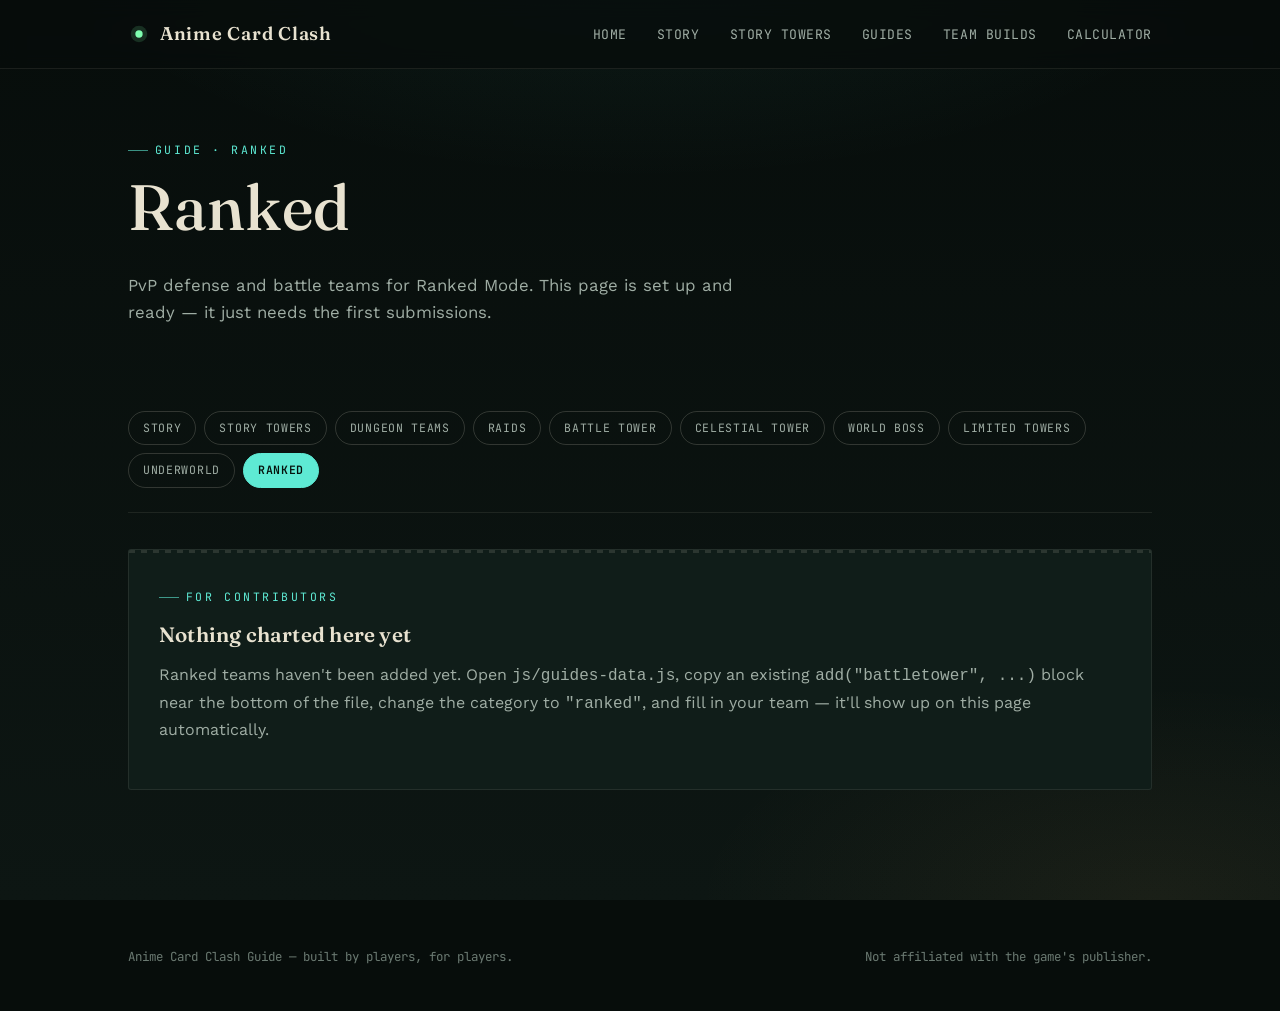
==== ranked.html @ 4348d18f "Add files via upload" ====
<!DOCTYPE html>
<html lang="en">
<head>
<meta charset="UTF-8" />
<meta name="viewport" content="width=device-width, initial-scale=1.0" />
<title>Ranked Guide — Anime Card Clash</title>
<meta name="description" content="Ranked Mode team builds for Anime Card Clash — community-contributed, coming soon." />
<meta name="theme-color" content="#0d1613" />
<link rel="icon" href="data:image/svg+xml,<svg xmlns=%22http://www.w3.org/2000/svg%22 viewBox=%220 0 24 24%22><circle cx=%2212%22 cy=%2212%22 r=%229%22 fill=%22%237fffb0%22/></svg>" />

<link rel="preconnect" href="https://fonts.googleapis.com" />
<link rel="preconnect" href="https://fonts.gstatic.com" crossorigin />
<link href="https://fonts.googleapis.com/css2?family=Fraunces:ital,opsz,wght@0,9..144,400..600;1,9..144,400..600&family=Work+Sans:wght@400;500;600&family=JetBrains+Mono:wght@400;500&display=swap" rel="stylesheet" />

<link rel="stylesheet" href="css/style.css" />
<link rel="stylesheet" href="css/pages.css" />

</head>
<body>
<canvas id="spore-field" aria-hidden="true"></canvas>

<nav class="site-nav">
  <div class="container">
    <a href="index.html" class="brand">
      <span class="brand-mark" aria-hidden="true">
        <svg viewBox="0 0 24 24" fill="none"><circle cx="12" cy="12" r="9" fill="#7fffb0" opacity="0.15"/><circle cx="12" cy="12" r="4" fill="#7fffb0"/></svg>
      </span>
      Anime Card Clash
    </a>
    <button class="nav-toggle" aria-label="Toggle navigation">☰</button>
    <div class="nav-links">
      <a href="index.html">Home</a>
      <a href="story.html">Story</a>
      <a href="story-towers.html">Story Towers</a>
      <a href="guides.html">Guides</a>
      <a href="teams.html">Team Builds</a>
      <a href="calculator.html">Calculator</a>
    </div>
  </div>
</nav>

<div class="wrap">
  <header style="padding:64px 0 20px;">
    <div class="container">
      <span class="eyebrow">Guide · Ranked</span>
      <h1 style="margin-top:14px;">Ranked</h1>
      <p style="max-width:64ch; font-size:1.05rem;">PvP defense and battle teams for Ranked Mode. This page is set up and ready — it just needs the first submissions.</p>
    </div>
  </header>

  <section class="section-tight">
    <div class="container">
      <div class="subnav"><a href="story.html">Story</a><a href="story-towers.html">Story Towers</a><a href="dungeon-teams.html">Dungeon Teams</a><a href="raids.html">Raids</a><a href="battle-tower.html">Battle Tower</a><a href="celestial-tower.html">Celestial Tower</a><a href="world-boss.html">World Boss</a><a href="limited-towers.html">Limited Towers</a><a href="underworld-invasion.html">Underworld</a><a href="ranked.html" class="current">Ranked</a></div>
      <div id="ranked-guides"></div>
      
      <div class="journal-card" style="margin-top:24px;">
        <span class="eyebrow">For Contributors</span>
        <h3 style="margin-top:12px;">Nothing charted here yet</h3>
        <p>
          Ranked teams haven't been added yet. Open <code>js/guides-data.js</code>,
          copy an existing <code>add("battletower", ...)</code> block near the
          bottom of the file, change the category to <code>"ranked"</code>, and
          fill in your team — it'll show up on this page automatically.
        </p>
      </div>
    </div>
  </section>
</div>

<footer>
  <div class="container">
    <span>Anime Card Clash Guide — built by players, for players.</span>
    <span>Not affiliated with the game's publisher.</span>
  </div>
</footer>

<script src="js/spores.js"></script>
<script src="js/guides-data.js"></script>
<script src="js/guides-render.js"></script>
<script src="js/main.js"></script>

<script>renderGuides({ containerId: "ranked-guides", category: "ranked", mode: "grid" });</script>
</body>
</html>
---- css/style.css ----
/* ============================================================
   HOLLOWMERE — Field Guide
   A drowned-kingdom fantasy guide site.
   Design language: illuminated field journal found in a bog —
   parchment ink, bioluminescent moss glow, wax-seal rarity marks.
   ============================================================ */

:root {
  /* --- Color: swamp-lantern palette --- */
  --bg: #070d0b;
  --bg-alt: #0d1613;
  --panel: #101d19;
  --panel-raised: #142621;
  --line: rgba(232, 226, 208, 0.09);
  --line-strong: rgba(232, 226, 208, 0.18);

  --ink: #e8e2d0;
  --ink-dim: #9fada4;
  --ink-faint: #6b7a72;

  --moss: #5eead4;
  --moss-glow: #7fffb0;
  --lantern: #f0b45c;
  --lantern-dim: #b6803a;
  --blood-moth: #d9736b;

  /* rarity marks */
  --r-common: #8a9a90;
  --r-uncommon: #4f9d86;
  --r-rare: #f0b45c;
  --r-mythic: #7fffb0;

  /* --- Type --- */
  --f-display: "Fraunces", "Iowan Old Style", Georgia, serif;
  --f-body: "Work Sans", "Segoe UI", sans-serif;
  --f-mono: "JetBrains Mono", ui-monospace, Menlo, monospace;

  --radius: 3px;
  --shadow-deep: 0 20px 60px rgba(0, 0, 0, 0.55);
}

* { box-sizing: border-box; }
html { scroll-behavior: smooth; }

body {
  margin: 0;
  background: var(--bg);
  color: var(--ink);
  font-family: var(--f-body);
  font-size: 16px;
  line-height: 1.6;
  -webkit-font-smoothing: antialiased;
  position: relative;
  overflow-x: hidden;
}

/* Texture: faint vignette + noise-ish gradient wash, no external images needed */
body::before {
  content: "";
  position: fixed;
  inset: 0;
  z-index: 0;
  pointer-events: none;
  background:
    radial-gradient(ellipse 80% 50% at 50% -10%, rgba(94, 234, 212, 0.08), transparent 60%),
    radial-gradient(ellipse 60% 40% at 90% 100%, rgba(240, 180, 92, 0.06), transparent 60%),
    linear-gradient(180deg, var(--bg) 0%, var(--bg-alt) 100%);
}

#spore-field {
  position: fixed;
  inset: 0;
  z-index: 0;
  pointer-events: none;
  opacity: 0.55;
}

.wrap { position: relative; z-index: 1; }

a { color: inherit; text-decoration: none; }
img { max-width: 100%; display: block; }

::selection { background: var(--moss); color: #06110d; }

/* --- Focus states (accessibility) --- */
a:focus-visible,
button:focus-visible,
input:focus-visible,
select:focus-visible {
  outline: 2px solid var(--moss-glow);
  outline-offset: 3px;
}

@media (prefers-reduced-motion: reduce) {
  * { animation-duration: 0.001ms !important; animation-iteration-count: 1 !important; transition-duration: 0.001ms !important; scroll-behavior: auto !important; }
}

/* ============ Typography ============ */
h1, h2, h3, h4 {
  font-family: var(--f-display);
  font-weight: 600;
  color: var(--ink);
  letter-spacing: 0.01em;
  margin: 0 0 0.5em;
}
h1 { font-size: clamp(2.4rem, 5vw, 4.2rem); font-weight: 500; line-height: 1.04; }
h2 { font-size: clamp(1.7rem, 3vw, 2.4rem); font-weight: 600; }
h3 { font-size: 1.3rem; }
p { margin: 0 0 1em; color: var(--ink-dim); }
.eyebrow {
  font-family: var(--f-mono);
  text-transform: uppercase;
  letter-spacing: 0.22em;
  font-size: 0.72rem;
  color: var(--moss);
  display: inline-flex;
  align-items: center;
  gap: 0.6em;
}
.eyebrow::before {
  content: "";
  width: 20px;
  height: 1px;
  background: var(--moss);
  opacity: 0.6;
}

/* ============ Layout shells ============ */
.container {
  max-width: 1080px;
  margin: 0 auto;
  padding: 0 28px;
}
section { padding: 88px 0; }
.section-tight { padding: 48px 0; }

/* ============ Nav ============ */
.site-nav {
  position: sticky;
  top: 0;
  z-index: 40;
  backdrop-filter: blur(10px);
  background: rgba(7, 13, 11, 0.75);
  border-bottom: 1px solid var(--line);
}
.site-nav .container {
  display: flex;
  align-items: center;
  justify-content: space-between;
  height: 68px;
}
.brand {
  font-family: var(--f-display);
  font-size: 1.15rem;
  font-weight: 600;
  letter-spacing: 0.04em;
  display: flex;
  align-items: center;
  gap: 10px;
}
.brand-mark {
  width: 22px; height: 22px;
  position: relative;
  flex-shrink: 0;
}
.brand-mark svg { width: 100%; height: 100%; }
.nav-links {
  display: flex;
  gap: 30px;
  font-family: var(--f-mono);
  font-size: 0.82rem;
  letter-spacing: 0.04em;
  text-transform: uppercase;
}
.nav-links a {
  color: var(--ink-dim);
  position: relative;
  padding: 4px 0;
  transition: color 0.2s ease;
}
.nav-links a:hover, .nav-links a.active { color: var(--moss-glow); }
.nav-links a.active::after {
  content: "";
  position: absolute;
  left: 0; right: 0; bottom: -2px;
  height: 1px;
  background: var(--moss-glow);
}
.nav-toggle { display: none; }

@media (max-width: 720px) {
  .nav-links {
    position: fixed;
    top: 68px; left: 0; right: 0;
    background: var(--bg-alt);
    flex-direction: column;
    gap: 0;
    border-bottom: 1px solid var(--line);
    max-height: 0;
    overflow: hidden;
    transition: max-height 0.25s ease;
  }
  .nav-links.open { max-height: 300px; }
  .nav-links a { padding: 16px 28px; border-top: 1px solid var(--line); }
  .nav-toggle {
    display: block;
    background: none; border: 1px solid var(--line-strong);
    color: var(--ink); width: 38px; height: 34px; border-radius: var(--radius);
    font-family: var(--f-mono);
  }
}

/* ============ Buttons ============ */
.btn {
  display: inline-flex;
  align-items: center;
  gap: 8px;
  font-family: var(--f-mono);
  font-size: 0.82rem;
  letter-spacing: 0.05em;
  text-transform: uppercase;
  padding: 13px 22px;
  border-radius: var(--radius);
  border: 1px solid var(--line-strong);
  transition: all 0.2s ease;
  cursor: pointer;
  background: transparent;
  color: var(--ink);
}
.btn-primary {
  background: var(--moss);
  color: #06120d;
  border-color: var(--moss);
  font-weight: 600;
}
.btn-primary:hover { background: var(--moss-glow); box-shadow: 0 0 24px rgba(127, 255, 176, 0.35); }
.btn-ghost:hover { border-color: var(--moss); color: var(--moss-glow); }

/* ============ Hero ============ */
.hero {
  padding: 120px 0 90px;
  position: relative;
}
.hero-grid {
  display: grid;
  grid-template-columns: 1.3fr 1fr;
  gap: 60px;
  align-items: center;
}
.hero h1 span { color: var(--moss-glow); font-style: italic; }
.hero-lede { font-size: 1.08rem; max-width: 46ch; }
.hero-actions { display: flex; gap: 14px; margin-top: 32px; flex-wrap: wrap; }
.hero-stats {
  display: flex;
  gap: 32px;
  margin-top: 56px;
  font-family: var(--f-mono);
}
.hero-stats div strong {
  display: block;
  font-size: 1.6rem;
  color: var(--moss-glow);
  font-family: var(--f-display);
}
.hero-stats div span { font-size: 0.72rem; text-transform: uppercase; letter-spacing: 0.12em; color: var(--ink-faint); }

.hero-panel {
  border: 1px solid var(--line-strong);
  border-radius: var(--radius);
  background: linear-gradient(160deg, var(--panel-raised), var(--panel));
  padding: 26px;
  position: relative;
  box-shadow: var(--shadow-deep);
}
.hero-panel::before {
  content: "";
  position: absolute;
  inset: 8px;
  border: 1px solid rgba(94, 234, 212, 0.15);
  border-radius: 2px;
  pointer-events: none;
}

@media (max-width: 860px) {
  .hero-grid { grid-template-columns: 1fr; }
}

/* ============ Journal card (signature element) ============
   Used for chapters, teams, and calculator results.
   Torn top edge + wax seal corner = "field journal entry" motif. */
.journal-card {
  position: relative;
  background: var(--panel);
  border: 1px solid var(--line);
  border-radius: var(--radius);
  padding: 30px;
  overflow: hidden;
}
.journal-card::before {
  content: "";
  position: absolute;
  top: 0; left: 0; right: 0;
  height: 3px;
  background: repeating-linear-gradient(90deg, var(--line-strong) 0 6px, transparent 6px 12px);
  opacity: 0.7;
}

/* ============ Section dividers ============ */
.mire-divider {
  display: flex;
  align-items: center;
  gap: 18px;
  margin: 8px 0 44px;
  color: var(--ink-faint);
}
.mire-divider::before, .mire-divider::after {
  content: "";
  flex: 1;
  height: 1px;
  background: linear-gradient(90deg, transparent, var(--line-strong), transparent);
}
.mire-divider svg { flex-shrink: 0; opacity: 0.6; }

/* ============ Footer ============ */
footer {
  border-top: 1px solid var(--line);
  padding: 48px 0;
  margin-top: 60px;
}
footer .container {
  display: flex;
  justify-content: space-between;
  align-items: center;
  flex-wrap: wrap;
  gap: 16px;
  font-family: var(--f-mono);
  font-size: 0.78rem;
  color: var(--ink-faint);
}

/* ============ Utility ============ */
.grid-2 { display: grid; grid-template-columns: 1fr 1fr; gap: 26px; }
.grid-3 { display: grid; grid-template-columns: repeat(3, 1fr); gap: 22px; }
@media (max-width: 860px) {
  .grid-2, .grid-3 { grid-template-columns: 1fr; }
}
.tag {
  font-family: var(--f-mono);
  font-size: 0.68rem;
  text-transform: uppercase;
  letter-spacing: 0.08em;
  padding: 3px 9px;
  border: 1px solid var(--line-strong);
  border-radius: 20px;
  color: var(--ink-dim);
}
---- css/pages.css ----
/* ============================================================
   STORY PAGE
   ============================================================ */
.toc {
  display: flex;
  flex-direction: column;
  gap: 2px;
  position: sticky;
  top: 90px;
}
.toc a {
  font-family: var(--f-mono);
  font-size: 0.8rem;
  color: var(--ink-faint);
  padding: 10px 14px;
  border-left: 2px solid var(--line);
  transition: all 0.2s ease;
}
.toc a:hover, .toc a.active {
  color: var(--moss-glow);
  border-left-color: var(--moss-glow);
  background: rgba(94, 234, 212, 0.05);
}
.story-layout {
  display: grid;
  grid-template-columns: 220px 1fr;
  gap: 56px;
  align-items: start;
}
@media (max-width: 860px) {
  .story-layout { grid-template-columns: 1fr; }
  .toc { position: static; flex-direction: row; flex-wrap: wrap; }
}

.chapter { padding-bottom: 64px; margin-bottom: 64px; border-bottom: 1px solid var(--line); scroll-margin-top: 90px; }
.chapter:last-child { border-bottom: none; }
.chapter-num {
  font-family: var(--f-mono);
  color: var(--moss);
  font-size: 0.8rem;
  letter-spacing: 0.1em;
  display: block;
  margin-bottom: 10px;
}
.chapter p:first-of-type::first-letter {
  font-family: var(--f-display);
  font-size: 3.6rem;
  float: left;
  line-height: 0.8;
  padding: 8px 10px 0 0;
  color: var(--moss-glow);
  font-weight: 500;
}
.chapter blockquote {
  border-left: 2px solid var(--lantern);
  margin: 28px 0;
  padding: 4px 24px;
  font-family: var(--f-display);
  font-style: italic;
  font-size: 1.15rem;
  color: var(--ink);
}
.chapter blockquote cite {
  display: block;
  font-family: var(--f-mono);
  font-style: normal;
  font-size: 0.72rem;
  text-transform: uppercase;
  letter-spacing: 0.1em;
  color: var(--ink-faint);
  margin-top: 10px;
}
.lore-note {
  background: var(--panel);
  border: 1px solid var(--line);
  border-radius: var(--radius);
  padding: 18px 20px;
  margin: 24px 0;
  font-size: 0.92rem;
}
.lore-note strong { color: var(--lantern); font-family: var(--f-mono); font-size: 0.75rem; text-transform: uppercase; letter-spacing: 0.08em; display: block; margin-bottom: 6px; }

/* ============================================================
   TEAMS PAGE
   ============================================================ */
.teams-toolbar {
  display: flex;
  gap: 12px;
  flex-wrap: wrap;
  align-items: center;
  justify-content: space-between;
  margin-bottom: 34px;
  padding-bottom: 24px;
  border-bottom: 1px solid var(--line);
}
.filter-group { display: flex; gap: 8px; flex-wrap: wrap; }
.filter-chip {
  font-family: var(--f-mono);
  font-size: 0.72rem;
  text-transform: uppercase;
  letter-spacing: 0.06em;
  padding: 7px 14px;
  border: 1px solid var(--line-strong);
  border-radius: 20px;
  color: var(--ink-dim);
  cursor: pointer;
  background: transparent;
  transition: all 0.15s ease;
}
.filter-chip:hover { border-color: var(--moss); color: var(--ink); }
.filter-chip.active { background: var(--moss); color: #06120d; border-color: var(--moss); font-weight: 600; }

.team-count { font-family: var(--f-mono); font-size: 0.78rem; color: var(--ink-faint); }

.teams-grid {
  display: grid;
  grid-template-columns: repeat(auto-fill, minmax(310px, 1fr));
  gap: 22px;
}

.team-card {
  position: relative;
  background: var(--panel);
  border: 1px solid var(--line);
  border-radius: var(--radius);
  padding: 24px;
  display: flex;
  flex-direction: column;
  gap: 14px;
  transition: transform 0.2s ease, border-color 0.2s ease;
}
.team-card:hover { transform: translateY(-3px); border-color: var(--line-strong); }

.wax-seal {
  position: absolute;
  top: -10px;
  right: 18px;
  width: 44px; height: 44px;
  border-radius: 50%;
  display: flex;
  align-items: center;
  justify-content: center;
  font-family: var(--f-mono);
  font-size: 0.62rem;
  text-transform: uppercase;
  letter-spacing: 0.03em;
  font-weight: 700;
  color: #06120d;
  box-shadow: 0 6px 14px rgba(0,0,0,0.4);
  text-align: center;
  line-height: 1.1;
}
.rarity-common .wax-seal { background: var(--r-common); }
.rarity-uncommon .wax-seal { background: var(--r-uncommon); color: #06120d; }
.rarity-rare .wax-seal { background: var(--r-rare); }
.rarity-mythic .wax-seal { background: var(--r-mythic); box-shadow: 0 0 18px rgba(127,255,176,0.55); }

.team-card h3 { margin-bottom: 2px; padding-right: 40px; }
.team-tagline { font-size: 0.86rem; color: var(--ink-faint); font-style: italic; margin-bottom: 4px; }

.team-members {
  display: flex;
  flex-direction: column;
  gap: 6px;
  font-family: var(--f-mono);
  font-size: 0.8rem;
}
.team-member {
  display: flex;
  justify-content: space-between;
  padding: 7px 10px;
  background: var(--bg-alt);
  border-radius: 2px;
  border-left: 2px solid var(--moss);
}
.team-member span { color: var(--ink-faint); }

.team-meta {
  display: flex;
  gap: 8px;
  flex-wrap: wrap;
  margin-top: auto;
  padding-top: 12px;
  border-top: 1px solid var(--line);
}

.difficulty { display: inline-flex; gap: 3px; align-items: center; font-family: var(--f-mono); font-size: 0.72rem; color: var(--ink-faint); }
.difficulty i { width: 6px; height: 6px; border-radius: 50%; background: var(--line-strong); display: inline-block; }
.difficulty i.on { background: var(--lantern); }

.team-synergy { font-size: 0.86rem; }

.empty-state {
  text-align: center;
  padding: 70px 20px;
  color: var(--ink-faint);
  font-family: var(--f-mono);
  border: 1px dashed var(--line-strong);
  border-radius: var(--radius);
}

/* ============================================================
   CALCULATOR PAGE
   ============================================================ */
.calc-layout {
  display: grid;
  grid-template-columns: 1fr 1fr;
  gap: 30px;
  align-items: start;
}
@media (max-width: 860px) { .calc-layout { grid-template-columns: 1fr; } }

.field { margin-bottom: 20px; }
.field label {
  display: block;
  font-family: var(--f-mono);
  font-size: 0.74rem;
  text-transform: uppercase;
  letter-spacing: 0.08em;
  color: var(--ink-dim);
  margin-bottom: 8px;
}
.field-hint { font-size: 0.78rem; color: var(--ink-faint); margin-top: 6px; }
input[type="number"], input[type="text"], select {
  width: 100%;
  background: var(--bg-alt);
  border: 1px solid var(--line-strong);
  color: var(--ink);
  padding: 12px 14px;
  border-radius: var(--radius);
  font-family: var(--f-mono);
  font-size: 0.95rem;
}
input[type="range"] { width: 100%; accent-color: var(--moss); }

.result-display {
  text-align: center;
  padding: 30px 20px;
}
.result-number {
  font-family: var(--f-display);
  font-size: 3.6rem;
  color: var(--moss-glow);
  line-height: 1;
  margin-bottom: 6px;
}
.result-label { font-family: var(--f-mono); font-size: 0.78rem; text-transform: uppercase; letter-spacing: 0.1em; color: var(--ink-faint); }

.omen-bar {
  height: 10px;
  border-radius: 6px;
  background: var(--bg-alt);
  overflow: hidden;
  margin: 18px 0;
  border: 1px solid var(--line);
}
.omen-bar-fill {
  height: 100%;
  background: linear-gradient(90deg, var(--r-uncommon), var(--moss-glow));
  transition: width 0.4s ease;
}

.breakdown-row {
  display: flex;
  justify-content: space-between;
  padding: 10px 0;
  border-bottom: 1px solid var(--line);
  font-family: var(--f-mono);
  font-size: 0.85rem;
}
.breakdown-row span:first-child { color: var(--ink-faint); }

/* ============================================================
   HOME PAGE EXTRAS
   ============================================================ */
.feature-card {
  padding: 28px;
}
.feature-card .icon { color: var(--moss-glow); margin-bottom: 14px; }
.feature-card h3 { margin-bottom: 8px; }
.feature-card p { font-size: 0.92rem; margin-bottom: 16px; }
.feature-card .btn { font-size: 0.72rem; padding: 10px 16px; }

.faction-strip {
  display: flex;
  gap: 18px;
  overflow-x: auto;
  padding-bottom: 10px;
}
.faction-pill {
  flex-shrink: 0;
  border: 1px solid var(--line);
  border-radius: var(--radius);
  padding: 16px 20px;
  min-width: 200px;
  background: var(--panel);
}
.faction-pill h4 { font-size: 0.95rem; margin-bottom: 4px; color: var(--moss-glow); }
.faction-pill p { font-size: 0.82rem; margin: 0; }

/* ============================================================
   GUIDE CARDS (Story / Dungeon / Raid / Towers / Bosses / etc.)
   ============================================================ */
.guides-grid {
  display: grid;
  grid-template-columns: repeat(auto-fill, minmax(340px, 1fr));
  gap: 22px;
  margin-bottom: 10px;
}
.guide-section { padding-bottom: 48px; margin-bottom: 12px; border-bottom: 1px solid var(--line); scroll-margin-top: 90px; }
.guide-section:last-child { border-bottom: none; }

.guide-card {
  position: relative;
  background: var(--panel);
  border: 1px solid var(--line);
  border-radius: var(--radius);
  padding: 22px;
  display: flex;
  flex-direction: column;
  gap: 12px;
  transition: transform 0.2s ease, border-color 0.2s ease;
}
.guide-card:hover { transform: translateY(-3px); border-color: var(--line-strong); }

.guide-card-head { display: flex; align-items: center; justify-content: space-between; }
.guide-pill {
  font-family: var(--f-mono);
  font-size: 0.66rem;
  text-transform: uppercase;
  letter-spacing: 0.08em;
  padding: 4px 10px;
  border: 1px solid var(--line-strong);
  border-radius: 20px;
  color: var(--moss-glow);
}
.guide-card h3 { margin-bottom: 0; }

.code-btn {
  display: inline-flex;
  align-items: center;
  gap: 6px;
  font-family: var(--f-mono);
  font-size: 0.66rem;
  letter-spacing: 0.06em;
  text-transform: uppercase;
  background: transparent;
  border: 1px solid var(--line-strong);
  color: var(--ink-dim);
  border-radius: 20px;
  padding: 5px 10px;
  cursor: pointer;
  transition: all 0.15s ease;
}
.code-btn:hover { border-color: var(--lantern); color: var(--lantern); }

.guide-team { gap: 8px; }
.guide-member {
  display: flex;
  align-items: center;
  gap: 10px;
  justify-content: flex-start;
  background: var(--bg-alt);
  border-left: 2px solid var(--moss);
  padding: 7px 10px;
}
.guide-member-text { display: flex; flex-direction: column; line-height: 1.3; }
.guide-member-text strong { color: var(--ink); font-weight: 600; font-size: 0.82rem; }
.guide-member-text span { color: var(--ink-faint); font-size: 0.72rem; }

.card-avatar {
  flex-shrink: 0;
  width: 30px;
  height: 30px;
  border-radius: 50%;
  overflow: hidden;
  display: flex;
  align-items: center;
  justify-content: center;
  background: var(--panel-raised);
}
.card-avatar img { width: 100%; height: 100%; object-fit: cover; }
.card-avatar-fallback {
  font-family: var(--f-mono);
  font-size: 0.64rem;
  font-weight: 700;
  border: 1px solid;
}

.guide-columns {
  display: grid;
  grid-template-columns: 1fr 1fr;
  gap: 16px;
  padding-top: 6px;
  border-top: 1px solid var(--line);
}
.guide-col ul { margin: 8px 0 0; padding-left: 16px; font-size: 0.8rem; color: var(--ink-dim); }
.guide-col li { margin-bottom: 5px; }
@media (max-width: 640px) { .guide-columns { grid-template-columns: 1fr; } }

.guide-stat { margin: 0; padding-top: 4px; }
.guide-meta { border-top: none; padding-top: 0; }
.rng-tag { border-color: var(--lantern-dim); color: var(--lantern); }
.guide-author { font-family: var(--f-mono); font-size: 0.7rem; color: var(--ink-faint); margin-left: auto; }

/* Sub-nav chips linking between guide category pages */
.subnav {
  display: flex;
  gap: 8px;
  flex-wrap: wrap;
  margin-bottom: 36px;
  padding-bottom: 24px;
  border-bottom: 1px solid var(--line);
}
.subnav a {
  font-family: var(--f-mono);
  font-size: 0.72rem;
  text-transform: uppercase;
  letter-spacing: 0.06em;
  padding: 7px 14px;
  border: 1px solid var(--line-strong);
  border-radius: 20px;
  color: var(--ink-dim);
  transition: all 0.15s ease;
}
.subnav a:hover { border-color: var(--moss); color: var(--ink); }
.subnav a.current { background: var(--moss); color: #06120d; border-color: var(--moss); font-weight: 600; }

/* Guides hub */
.hub-grid { display: grid; grid-template-columns: repeat(auto-fill, minmax(260px, 1fr)); gap: 20px; }
.hub-card {
  background: var(--panel);
  border: 1px solid var(--line);
  border-radius: var(--radius);
  padding: 24px;
  transition: transform 0.2s ease, border-color 0.2s ease;
}
.hub-card:hover { transform: translateY(-3px); border-color: var(--line-strong); }
.hub-card h3 { margin-bottom: 6px; }
.hub-card p { font-size: 0.86rem; margin-bottom: 14px; }
.hub-count { font-family: var(--f-mono); font-size: 0.68rem; color: var(--moss-glow); text-transform: uppercase; letter-spacing: 0.06em; }
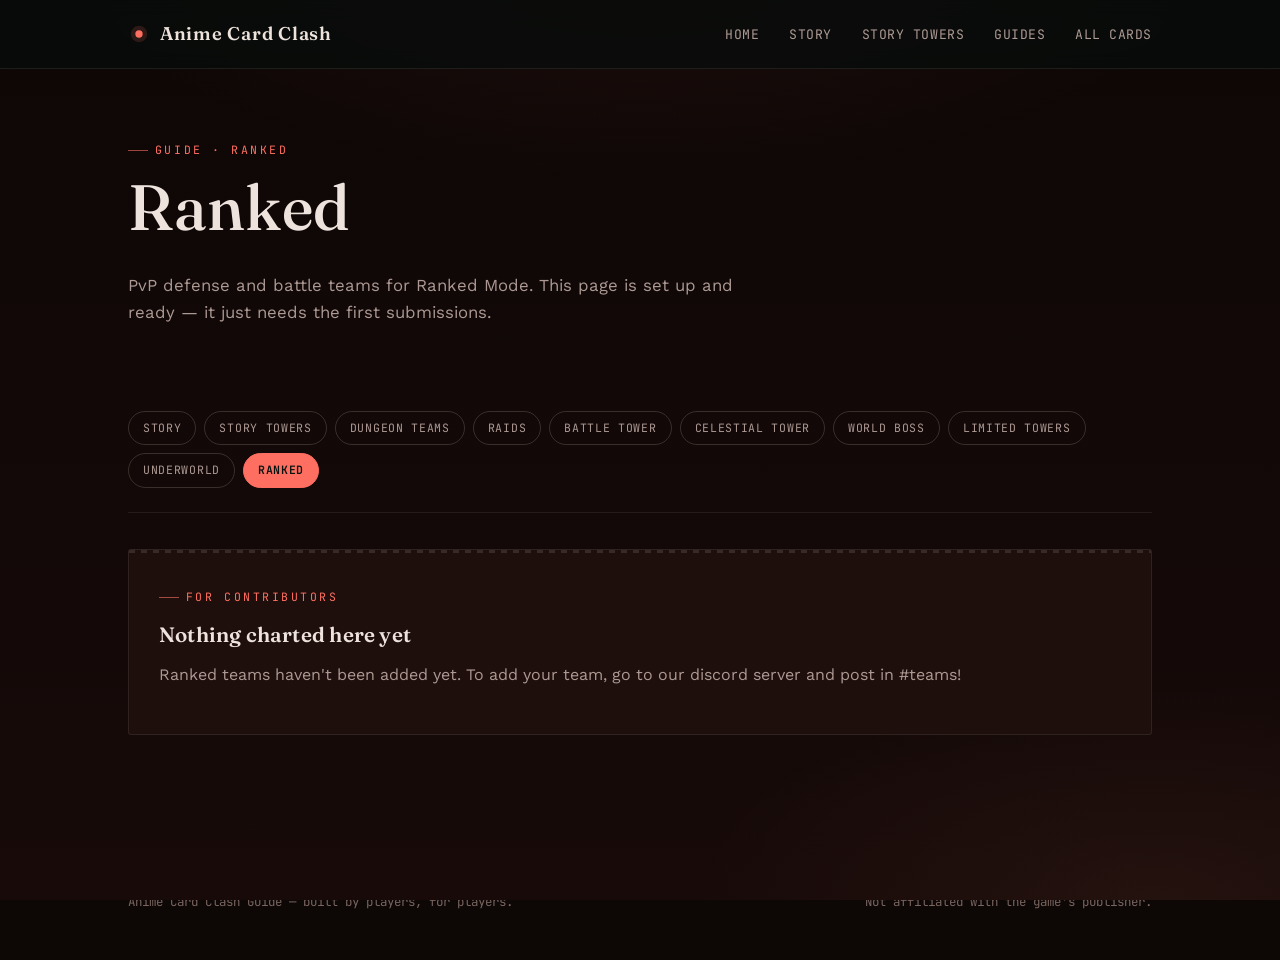
==== commit 7b0b54ae: "Modify contributor section in ranked.html Updated contributor instructions for ranked teams." ====
--- a/ranked.html
+++ b/ranked.html
@@ -1,84 +1,80 @@
-<!DOCTYPE html>
-<html lang="en">
-<head>
-<meta charset="UTF-8" />
-<meta name="viewport" content="width=device-width, initial-scale=1.0" />
-<title>Ranked Guide — Anime Card Clash</title>
-<meta name="description" content="Ranked Mode team builds for Anime Card Clash — community-contributed, coming soon." />
-<meta name="theme-color" content="#0d1613" />
-<link rel="icon" href="data:image/svg+xml,<svg xmlns=%22http://www.w3.org/2000/svg%22 viewBox=%220 0 24 24%22><circle cx=%2212%22 cy=%2212%22 r=%229%22 fill=%22%237fffb0%22/></svg>" />
-
-<link rel="preconnect" href="https://fonts.googleapis.com" />
-<link rel="preconnect" href="https://fonts.gstatic.com" crossorigin />
-<link href="https://fonts.googleapis.com/css2?family=Fraunces:ital,opsz,wght@0,9..144,400..600;1,9..144,400..600&family=Work+Sans:wght@400;500;600&family=JetBrains+Mono:wght@400;500&display=swap" rel="stylesheet" />
-
-<link rel="stylesheet" href="css/style.css" />
-<link rel="stylesheet" href="css/pages.css" />
-
-</head>
-<body>
-<canvas id="spore-field" aria-hidden="true"></canvas>
-
-<nav class="site-nav">
-  <div class="container">
-    <a href="index.html" class="brand">
-      <span class="brand-mark" aria-hidden="true">
-        <svg viewBox="0 0 24 24" fill="none"><circle cx="12" cy="12" r="9" fill="#7fffb0" opacity="0.15"/><circle cx="12" cy="12" r="4" fill="#7fffb0"/></svg>
-      </span>
-      Anime Card Clash
-    </a>
-    <button class="nav-toggle" aria-label="Toggle navigation">☰</button>
-    <div class="nav-links">
-      <a href="index.html">Home</a>
-      <a href="story.html">Story</a>
-      <a href="story-towers.html">Story Towers</a>
-      <a href="guides.html">Guides</a>
-      <a href="teams.html">Team Builds</a>
-      <a href="calculator.html">Calculator</a>
-    </div>
-  </div>
-</nav>
-
-<div class="wrap">
-  <header style="padding:64px 0 20px;">
-    <div class="container">
-      <span class="eyebrow">Guide · Ranked</span>
-      <h1 style="margin-top:14px;">Ranked</h1>
-      <p style="max-width:64ch; font-size:1.05rem;">PvP defense and battle teams for Ranked Mode. This page is set up and ready — it just needs the first submissions.</p>
-    </div>
-  </header>
-
-  <section class="section-tight">
-    <div class="container">
-      <div class="subnav"><a href="story.html">Story</a><a href="story-towers.html">Story Towers</a><a href="dungeon-teams.html">Dungeon Teams</a><a href="raids.html">Raids</a><a href="battle-tower.html">Battle Tower</a><a href="celestial-tower.html">Celestial Tower</a><a href="world-boss.html">World Boss</a><a href="limited-towers.html">Limited Towers</a><a href="underworld-invasion.html">Underworld</a><a href="ranked.html" class="current">Ranked</a></div>
-      <div id="ranked-guides"></div>
-      
-      <div class="journal-card" style="margin-top:24px;">
-        <span class="eyebrow">For Contributors</span>
-        <h3 style="margin-top:12px;">Nothing charted here yet</h3>
-        <p>
-          Ranked teams haven't been added yet. Open <code>js/guides-data.js</code>,
-          copy an existing <code>add("battletower", ...)</code> block near the
-          bottom of the file, change the category to <code>"ranked"</code>, and
-          fill in your team — it'll show up on this page automatically.
-        </p>
-      </div>
-    </div>
-  </section>
-</div>
-
-<footer>
-  <div class="container">
-    <span>Anime Card Clash Guide — built by players, for players.</span>
-    <span>Not affiliated with the game's publisher.</span>
-  </div>
-</footer>
-
-<script src="js/spores.js"></script>
-<script src="js/guides-data.js"></script>
-<script src="js/guides-render.js"></script>
-<script src="js/main.js"></script>
-
-<script>renderGuides({ containerId: "ranked-guides", category: "ranked", mode: "grid" });</script>
-</body>
-</html>
+<!DOCTYPE html>
+<html lang="en">
+<head>
+<meta charset="UTF-8" />
+<meta name="viewport" content="width=device-width, initial-scale=1.0" />
+<title>Ranked Guide — Anime Card Clash</title>
+<meta name="description" content="Ranked Mode team builds for Anime Card Clash — community-contributed, coming soon." />
+<meta name="theme-color" content="#170a09" />
+<link rel="icon" href="data:image/svg+xml,<svg xmlns=%22http://www.w3.org/2000/svg%22 viewBox=%220 0 24 24%22><circle cx=%2212%22 cy=%2212%22 r=%229%22 fill=%22%23ff6f61%22/></svg>" />
+
+<link rel="preconnect" href="https://fonts.googleapis.com" />
+<link rel="preconnect" href="https://fonts.gstatic.com" crossorigin />
+<link href="https://fonts.googleapis.com/css2?family=Fraunces:ital,opsz,wght@0,9..144,400..600;1,9..144,400..600&family=Work+Sans:wght@400;500;600&family=JetBrains+Mono:wght@400;500&display=swap" rel="stylesheet" />
+
+<link rel="stylesheet" href="css/style.css" />
+<link rel="stylesheet" href="css/pages.css" />
+
+</head>
+<body>
+<canvas id="spore-field" aria-hidden="true"></canvas>
+
+<nav class="site-nav">
+  <div class="container">
+    <a href="index.html" class="brand">
+      <span class="brand-mark" aria-hidden="true">
+        <svg viewBox="0 0 24 24" fill="none"><circle cx="12" cy="12" r="9" fill="#ff6f61" opacity="0.15"/><circle cx="12" cy="12" r="4" fill="#ff6f61"/></svg>
+      </span>
+      Anime Card Clash
+    </a>
+    <button class="nav-toggle" aria-label="Toggle navigation">☰</button>
+    <div class="nav-links">
+      <a href="index.html">Home</a>
+      <a href="story.html">Story</a>
+      <a href="story-towers.html">Story Towers</a>
+      <a href="guides.html">Guides</a>
+      <a href="cards.html">All Cards</a>
+    </div>
+  </div>
+</nav>
+
+<div class="wrap">
+  <header style="padding:64px 0 20px;">
+    <div class="container">
+      <span class="eyebrow">Guide · Ranked</span>
+      <h1 style="margin-top:14px;">Ranked</h1>
+      <p style="max-width:64ch; font-size:1.05rem;">PvP defense and battle teams for Ranked Mode. This page is set up and ready — it just needs the first submissions.</p>
+    </div>
+  </header>
+
+  <section class="section-tight">
+    <div class="container">
+      <div class="subnav"><a href="story.html">Story</a><a href="story-towers.html">Story Towers</a><a href="dungeon-teams.html">Dungeon Teams</a><a href="raids.html">Raids</a><a href="battle-tower.html">Battle Tower</a><a href="celestial-tower.html">Celestial Tower</a><a href="world-boss.html">World Boss</a><a href="limited-towers.html">Limited Towers</a><a href="underworld-invasion.html">Underworld</a><a href="ranked.html" class="current">Ranked</a></div>
+      <div id="ranked-guides"></div>
+      
+      <div class="journal-card" style="margin-top:24px;">
+        <span class="eyebrow">For Contributors</span>
+        <h3 style="margin-top:12px;">Nothing charted here yet</h3>
+        <p>
+          Ranked teams haven't been added yet. To add your team, go to our discord server and post in #teams!
+        </p>
+      </div>
+    </div>
+  </section>
+</div>
+
+<footer>
+  <div class="container">
+    <span>Anime Card Clash Guide — built by players, for players.</span>
+    <span>Not affiliated with the game's publisher.</span>
+  </div>
+</footer>
+
+<script src="js/spores.js"></script>
+<script src="js/guides-data.js"></script>
+<script src="js/guides-render.js"></script>
+<script src="js/main.js"></script>
+
+<script>renderGuides({ containerId: "ranked-guides", category: "ranked", mode: "grid" });</script>
+</body>
+</html>
--- a/css/style.css
+++ b/css/style.css
@@ -1,356 +1,384 @@
-/* ============================================================
-   HOLLOWMERE — Field Guide
-   A drowned-kingdom fantasy guide site.
-   Design language: illuminated field journal found in a bog —
-   parchment ink, bioluminescent moss glow, wax-seal rarity marks.
-   ============================================================ */
-
-:root {
-  /* --- Color: swamp-lantern palette --- */
-  --bg: #070d0b;
-  --bg-alt: #0d1613;
-  --panel: #101d19;
-  --panel-raised: #142621;
-  --line: rgba(232, 226, 208, 0.09);
-  --line-strong: rgba(232, 226, 208, 0.18);
-
-  --ink: #e8e2d0;
-  --ink-dim: #9fada4;
-  --ink-faint: #6b7a72;
-
-  --moss: #5eead4;
-  --moss-glow: #7fffb0;
-  --lantern: #f0b45c;
-  --lantern-dim: #b6803a;
-  --blood-moth: #d9736b;
-
-  /* rarity marks */
-  --r-common: #8a9a90;
-  --r-uncommon: #4f9d86;
-  --r-rare: #f0b45c;
-  --r-mythic: #7fffb0;
-
-  /* --- Type --- */
-  --f-display: "Fraunces", "Iowan Old Style", Georgia, serif;
-  --f-body: "Work Sans", "Segoe UI", sans-serif;
-  --f-mono: "JetBrains Mono", ui-monospace, Menlo, monospace;
-
-  --radius: 3px;
-  --shadow-deep: 0 20px 60px rgba(0, 0, 0, 0.55);
+/* ============================================================
+   HOLLOWMERE — Field Guide
+   A drowned-kingdom fantasy guide site.
+   Design language: illuminated field journal found in a bog —
+   parchment ink, bioluminescent moss glow, wax-seal rarity marks.
+   ============================================================ */
+
+:root {
+  /* --- Color: ember-lantern palette (red) --- */
+  --bg: #0d0706;
+  --bg-alt: #170a09;
+  --panel: #1e0f0d;
+  --panel-raised: #281512;
+  --line: rgba(232, 226, 208, 0.09);
+  --line-strong: rgba(232, 226, 208, 0.18);
+
+  --ink: #ede3dc;
+  --ink-dim: #ad9993;
+  --ink-faint: #7a6560;
+
+  --moss: #ff6f61;
+  --moss-glow: #ff9285;
+  --lantern: #f2935c;
+  --lantern-dim: #b8623a;
+  --blood-moth: #c94f45;
+
+  /* rarity marks */
+  --r-common: #a08c88;
+  --r-uncommon: #c96a4f;
+  --r-rare: #f2935c;
+  --r-mythic: #ff6f61;
+
+  /* --- Type --- */
+  --f-display: "Fraunces", "Iowan Old Style", Georgia, serif;
+  --f-body: "Work Sans", "Segoe UI", sans-serif;
+  --f-mono: "JetBrains Mono", ui-monospace, Menlo, monospace;
+
+  --radius: 3px;
+  --shadow-deep: 0 20px 60px rgba(0, 0, 0, 0.55);
+}
+
+* { box-sizing: border-box; }
+html { scroll-behavior: smooth; }
+
+body {
+  margin: 0;
+  background: var(--bg);
+  color: var(--ink);
+  font-family: var(--f-body);
+  font-size: 16px;
+  line-height: 1.6;
+  -webkit-font-smoothing: antialiased;
+  position: relative;
+  overflow-x: hidden;
+}
+
+/* Texture: faint vignette + noise-ish gradient wash, no external images needed */
+body::before {
+  content: "";
+  position: fixed;
+  inset: 0;
+  z-index: 0;
+  pointer-events: none;
+  background:
+    radial-gradient(ellipse 80% 50% at 50% -10%, rgba(255, 111, 97, 0.08), transparent 60%),
+    radial-gradient(ellipse 60% 40% at 90% 100%, rgba(242, 147, 92, 0.06), transparent 60%),
+    linear-gradient(180deg, var(--bg) 0%, var(--bg-alt) 100%);
+}
+
+#spore-field {
+  position: fixed;
+  inset: 0;
+  z-index: 0;
+  pointer-events: none;
+  opacity: 0.55;
+}
+
+.wrap { position: relative; z-index: 1; }
+
+a { color: inherit; text-decoration: none; }
+img { max-width: 100%; display: block; }
+
+::selection { background: var(--moss); color: #06110d; }
+
+/* --- Focus states (accessibility) --- */
+a:focus-visible,
+button:focus-visible,
+input:focus-visible,
+select:focus-visible {
+  outline: 2px solid var(--moss-glow);
+  outline-offset: 3px;
+}
+
+@media (prefers-reduced-motion: reduce) {
+  * { animation-duration: 0.001ms !important; animation-iteration-count: 1 !important; transition-duration: 0.001ms !important; scroll-behavior: auto !important; }
+}
+
+/* ============ Typography ============ */
+h1, h2, h3, h4 {
+  font-family: var(--f-display);
+  font-weight: 600;
+  color: var(--ink);
+  letter-spacing: 0.01em;
+  margin: 0 0 0.5em;
+}
+h1 { font-size: clamp(2.4rem, 5vw, 4.2rem); font-weight: 500; line-height: 1.04; }
+h2 { font-size: clamp(1.7rem, 3vw, 2.4rem); font-weight: 600; }
+h3 { font-size: 1.3rem; }
+p { margin: 0 0 1em; color: var(--ink-dim); }
+.eyebrow {
+  font-family: var(--f-mono);
+  text-transform: uppercase;
+  letter-spacing: 0.22em;
+  font-size: 0.72rem;
+  color: var(--moss);
+  display: inline-flex;
+  align-items: center;
+  gap: 0.6em;
+}
+.eyebrow::before {
+  content: "";
+  width: 20px;
+  height: 1px;
+  background: var(--moss);
+  opacity: 0.6;
+}
+
+/* ============ Layout shells ============ */
+.container {
+  max-width: 1080px;
+  margin: 0 auto;
+  padding: 0 28px;
+}
+section { padding: 88px 0; }
+.section-tight { padding: 48px 0; }
+
+/* ============ Nav ============ */
+.site-nav {
+  position: sticky;
+  top: 0;
+  z-index: 40;
+  backdrop-filter: blur(10px);
+  background: rgba(7, 13, 11, 0.75);
+  border-bottom: 1px solid var(--line);
+}
+.site-nav .container {
+  display: flex;
+  align-items: center;
+  justify-content: space-between;
+  height: 68px;
+}
+.brand {
+  font-family: var(--f-display);
+  font-size: 1.15rem;
+  font-weight: 600;
+  letter-spacing: 0.04em;
+  display: flex;
+  align-items: center;
+  gap: 10px;
+}
+.brand-mark {
+  width: 22px; height: 22px;
+  position: relative;
+  flex-shrink: 0;
+}
+.brand-mark svg { width: 100%; height: 100%; }
+.nav-links {
+  display: flex;
+  gap: 30px;
+  font-family: var(--f-mono);
+  font-size: 0.82rem;
+  letter-spacing: 0.04em;
+  text-transform: uppercase;
+}
+.nav-links a {
+  color: var(--ink-dim);
+  position: relative;
+  padding: 4px 0;
+  transition: color 0.2s ease;
+}
+.nav-links a:hover, .nav-links a.active { color: var(--moss-glow); }
+.nav-links a.active::after {
+  content: "";
+  position: absolute;
+  left: 0; right: 0; bottom: -2px;
+  height: 1px;
+  background: var(--moss-glow);
+}
+.nav-toggle { display: none; }
+
+@media (max-width: 720px) {
+  .nav-links {
+    position: fixed;
+    top: 68px; left: 0; right: 0;
+    background: var(--bg-alt);
+    flex-direction: column;
+    gap: 0;
+    border-bottom: 1px solid var(--line);
+    max-height: 0;
+    overflow: hidden;
+    transition: max-height 0.25s ease;
+  }
+  .nav-links.open { max-height: 300px; }
+  .nav-links a { padding: 16px 28px; border-top: 1px solid var(--line); }
+  .nav-toggle {
+    display: block;
+    background: none; border: 1px solid var(--line-strong);
+    color: var(--ink); width: 38px; height: 34px; border-radius: var(--radius);
+    font-family: var(--f-mono);
+  }
+}
+
+/* ============ Buttons ============ */
+.btn {
+  display: inline-flex;
+  align-items: center;
+  gap: 8px;
+  font-family: var(--f-mono);
+  font-size: 0.82rem;
+  letter-spacing: 0.05em;
+  text-transform: uppercase;
+  padding: 13px 22px;
+  border-radius: var(--radius);
+  border: 1px solid var(--line-strong);
+  transition: all 0.2s ease;
+  cursor: pointer;
+  background: transparent;
+  color: var(--ink);
+}
+.btn-primary {
+  background: var(--moss);
+  color: #06120d;
+  border-color: var(--moss);
+  font-weight: 600;
+}
+.btn-primary:hover { background: var(--moss-glow); box-shadow: 0 0 24px rgba(127, 255, 176, 0.35); }
+.btn-ghost:hover { border-color: var(--moss); color: var(--moss-glow); }
+
+/* ============ Hero ============ */
+.hero {
+  padding: 120px 0 90px;
+  position: relative;
+}
+.hero-grid {
+  display: grid;
+  grid-template-columns: 1.3fr 1fr;
+  gap: 60px;
+  align-items: center;
+}
+.hero h1 span { color: var(--moss-glow); font-style: italic; }
+.hero-lede { font-size: 1.08rem; max-width: 46ch; }
+.hero-actions { display: flex; gap: 14px; margin-top: 32px; flex-wrap: wrap; }
+.hero-stats {
+  display: flex;
+  gap: 32px;
+  margin-top: 56px;
+  font-family: var(--f-mono);
+}
+.hero-stats div strong {
+  display: block;
+  font-size: 1.6rem;
+  color: var(--moss-glow);
+  font-family: var(--f-display);
+}
+.hero-stats div span { font-size: 0.72rem; text-transform: uppercase; letter-spacing: 0.12em; color: var(--ink-faint); }
+
+.hero-panel {
+  border: 1px solid var(--line-strong);
+  border-radius: var(--radius);
+  background: linear-gradient(160deg, var(--panel-raised), var(--panel));
+  padding: 26px;
+  position: relative;
+  box-shadow: var(--shadow-deep);
+}
+.hero-panel::before {
+  content: "";
+  position: absolute;
+  inset: 8px;
+  border: 1px solid rgba(94, 234, 212, 0.15);
+  border-radius: 2px;
+  pointer-events: none;
+}
+
+@media (max-width: 860px) {
+  .hero-grid { grid-template-columns: 1fr; }
+}
+
+/* ============ Journal card (signature element) ============
+   Used for chapters, teams, and calculator results.
+   Torn top edge + wax seal corner = "field journal entry" motif. */
+.journal-card {
+  position: relative;
+  background: var(--panel);
+  border: 1px solid var(--line);
+  border-radius: var(--radius);
+  padding: 30px;
+  overflow: hidden;
+}
+.journal-card::before {
+  content: "";
+  position: absolute;
+  top: 0; left: 0; right: 0;
+  height: 3px;
+  background: repeating-linear-gradient(90deg, var(--line-strong) 0 6px, transparent 6px 12px);
+  opacity: 0.7;
+}
+
+/* ============ Section dividers ============ */
+.mire-divider {
+  display: flex;
+  align-items: center;
+  gap: 18px;
+  margin: 8px 0 44px;
+  color: var(--ink-faint);
+}
+.mire-divider::before, .mire-divider::after {
+  content: "";
+  flex: 1;
+  height: 1px;
+  background: linear-gradient(90deg, transparent, var(--line-strong), transparent);
+}
+.mire-divider svg { flex-shrink: 0; opacity: 0.6; }
+
+/* ============ Footer ============ */
+footer {
+  border-top: 1px solid var(--line);
+  padding: 48px 0;
+  margin-top: 60px;
+}
+footer .container {
+  display: flex;
+  justify-content: space-between;
+  align-items: center;
+  flex-wrap: wrap;
+  gap: 16px;
+  font-family: var(--f-mono);
+  font-size: 0.78rem;
+  color: var(--ink-faint);
+}
+
+/* ============ Discord floating button (all pages, via js/main.js) ============ */
+.discord-fab {
+  position: fixed;
+  right: 22px;
+  bottom: 22px;
+  z-index: 60;
+  width: 54px;
+  height: 54px;
+  border-radius: 50%;
+  display: flex;
+  align-items: center;
+  justify-content: center;
+  background: var(--moss);
+  color: #1a0705;
+  box-shadow: var(--shadow-deep);
+  transition: transform 0.2s ease, background 0.2s ease, box-shadow 0.2s ease;
+}
+.discord-fab svg { width: 26px; height: 26px; }
+.discord-fab:hover, .discord-fab:focus-visible {
+  transform: translateY(-3px) scale(1.05);
+  background: var(--moss-glow);
+  box-shadow: 0 0 24px rgba(255, 111, 97, 0.45), var(--shadow-deep);
+}
+@media (max-width: 720px) {
+  .discord-fab { right: 16px; bottom: 16px; width: 48px; height: 48px; }
+  .discord-fab svg { width: 22px; height: 22px; }
 }
 
-* { box-sizing: border-box; }
-html { scroll-behavior: smooth; }
-
-body {
-  margin: 0;
-  background: var(--bg);
-  color: var(--ink);
-  font-family: var(--f-body);
-  font-size: 16px;
-  line-height: 1.6;
-  -webkit-font-smoothing: antialiased;
-  position: relative;
-  overflow-x: hidden;
-}
-
-/* Texture: faint vignette + noise-ish gradient wash, no external images needed */
-body::before {
-  content: "";
-  position: fixed;
-  inset: 0;
-  z-index: 0;
-  pointer-events: none;
-  background:
-    radial-gradient(ellipse 80% 50% at 50% -10%, rgba(94, 234, 212, 0.08), transparent 60%),
-    radial-gradient(ellipse 60% 40% at 90% 100%, rgba(240, 180, 92, 0.06), transparent 60%),
-    linear-gradient(180deg, var(--bg) 0%, var(--bg-alt) 100%);
-}
-
-#spore-field {
-  position: fixed;
-  inset: 0;
-  z-index: 0;
-  pointer-events: none;
-  opacity: 0.55;
-}
-
-.wrap { position: relative; z-index: 1; }
-
-a { color: inherit; text-decoration: none; }
-img { max-width: 100%; display: block; }
-
-::selection { background: var(--moss); color: #06110d; }
-
-/* --- Focus states (accessibility) --- */
-a:focus-visible,
-button:focus-visible,
-input:focus-visible,
-select:focus-visible {
-  outline: 2px solid var(--moss-glow);
-  outline-offset: 3px;
-}
-
-@media (prefers-reduced-motion: reduce) {
-  * { animation-duration: 0.001ms !important; animation-iteration-count: 1 !important; transition-duration: 0.001ms !important; scroll-behavior: auto !important; }
-}
-
-/* ============ Typography ============ */
-h1, h2, h3, h4 {
-  font-family: var(--f-display);
-  font-weight: 600;
-  color: var(--ink);
-  letter-spacing: 0.01em;
-  margin: 0 0 0.5em;
-}
-h1 { font-size: clamp(2.4rem, 5vw, 4.2rem); font-weight: 500; line-height: 1.04; }
-h2 { font-size: clamp(1.7rem, 3vw, 2.4rem); font-weight: 600; }
-h3 { font-size: 1.3rem; }
-p { margin: 0 0 1em; color: var(--ink-dim); }
-.eyebrow {
-  font-family: var(--f-mono);
-  text-transform: uppercase;
-  letter-spacing: 0.22em;
-  font-size: 0.72rem;
-  color: var(--moss);
-  display: inline-flex;
-  align-items: center;
-  gap: 0.6em;
-}
-.eyebrow::before {
-  content: "";
-  width: 20px;
-  height: 1px;
-  background: var(--moss);
-  opacity: 0.6;
-}
-
-/* ============ Layout shells ============ */
-.container {
-  max-width: 1080px;
-  margin: 0 auto;
-  padding: 0 28px;
-}
-section { padding: 88px 0; }
-.section-tight { padding: 48px 0; }
-
-/* ============ Nav ============ */
-.site-nav {
-  position: sticky;
-  top: 0;
-  z-index: 40;
-  backdrop-filter: blur(10px);
-  background: rgba(7, 13, 11, 0.75);
-  border-bottom: 1px solid var(--line);
-}
-.site-nav .container {
-  display: flex;
-  align-items: center;
-  justify-content: space-between;
-  height: 68px;
-}
-.brand {
-  font-family: var(--f-display);
-  font-size: 1.15rem;
-  font-weight: 600;
-  letter-spacing: 0.04em;
-  display: flex;
-  align-items: center;
-  gap: 10px;
-}
-.brand-mark {
-  width: 22px; height: 22px;
-  position: relative;
-  flex-shrink: 0;
-}
-.brand-mark svg { width: 100%; height: 100%; }
-.nav-links {
-  display: flex;
-  gap: 30px;
-  font-family: var(--f-mono);
-  font-size: 0.82rem;
-  letter-spacing: 0.04em;
-  text-transform: uppercase;
-}
-.nav-links a {
-  color: var(--ink-dim);
-  position: relative;
-  padding: 4px 0;
-  transition: color 0.2s ease;
-}
-.nav-links a:hover, .nav-links a.active { color: var(--moss-glow); }
-.nav-links a.active::after {
-  content: "";
-  position: absolute;
-  left: 0; right: 0; bottom: -2px;
-  height: 1px;
-  background: var(--moss-glow);
-}
-.nav-toggle { display: none; }
-
-@media (max-width: 720px) {
-  .nav-links {
-    position: fixed;
-    top: 68px; left: 0; right: 0;
-    background: var(--bg-alt);
-    flex-direction: column;
-    gap: 0;
-    border-bottom: 1px solid var(--line);
-    max-height: 0;
-    overflow: hidden;
-    transition: max-height 0.25s ease;
-  }
-  .nav-links.open { max-height: 300px; }
-  .nav-links a { padding: 16px 28px; border-top: 1px solid var(--line); }
-  .nav-toggle {
-    display: block;
-    background: none; border: 1px solid var(--line-strong);
-    color: var(--ink); width: 38px; height: 34px; border-radius: var(--radius);
-    font-family: var(--f-mono);
-  }
-}
-
-/* ============ Buttons ============ */
-.btn {
-  display: inline-flex;
-  align-items: center;
-  gap: 8px;
-  font-family: var(--f-mono);
-  font-size: 0.82rem;
-  letter-spacing: 0.05em;
-  text-transform: uppercase;
-  padding: 13px 22px;
-  border-radius: var(--radius);
-  border: 1px solid var(--line-strong);
-  transition: all 0.2s ease;
-  cursor: pointer;
-  background: transparent;
-  color: var(--ink);
-}
-.btn-primary {
-  background: var(--moss);
-  color: #06120d;
-  border-color: var(--moss);
-  font-weight: 600;
-}
-.btn-primary:hover { background: var(--moss-glow); box-shadow: 0 0 24px rgba(127, 255, 176, 0.35); }
-.btn-ghost:hover { border-color: var(--moss); color: var(--moss-glow); }
-
-/* ============ Hero ============ */
-.hero {
-  padding: 120px 0 90px;
-  position: relative;
-}
-.hero-grid {
-  display: grid;
-  grid-template-columns: 1.3fr 1fr;
-  gap: 60px;
-  align-items: center;
-}
-.hero h1 span { color: var(--moss-glow); font-style: italic; }
-.hero-lede { font-size: 1.08rem; max-width: 46ch; }
-.hero-actions { display: flex; gap: 14px; margin-top: 32px; flex-wrap: wrap; }
-.hero-stats {
-  display: flex;
-  gap: 32px;
-  margin-top: 56px;
-  font-family: var(--f-mono);
-}
-.hero-stats div strong {
-  display: block;
-  font-size: 1.6rem;
-  color: var(--moss-glow);
-  font-family: var(--f-display);
-}
-.hero-stats div span { font-size: 0.72rem; text-transform: uppercase; letter-spacing: 0.12em; color: var(--ink-faint); }
-
-.hero-panel {
-  border: 1px solid var(--line-strong);
-  border-radius: var(--radius);
-  background: linear-gradient(160deg, var(--panel-raised), var(--panel));
-  padding: 26px;
-  position: relative;
-  box-shadow: var(--shadow-deep);
-}
-.hero-panel::before {
-  content: "";
-  position: absolute;
-  inset: 8px;
-  border: 1px solid rgba(94, 234, 212, 0.15);
-  border-radius: 2px;
-  pointer-events: none;
-}
-
-@media (max-width: 860px) {
-  .hero-grid { grid-template-columns: 1fr; }
-}
-
-/* ============ Journal card (signature element) ============
-   Used for chapters, teams, and calculator results.
-   Torn top edge + wax seal corner = "field journal entry" motif. */
-.journal-card {
-  position: relative;
-  background: var(--panel);
-  border: 1px solid var(--line);
-  border-radius: var(--radius);
-  padding: 30px;
-  overflow: hidden;
-}
-.journal-card::before {
-  content: "";
-  position: absolute;
-  top: 0; left: 0; right: 0;
-  height: 3px;
-  background: repeating-linear-gradient(90deg, var(--line-strong) 0 6px, transparent 6px 12px);
-  opacity: 0.7;
-}
-
-/* ============ Section dividers ============ */
-.mire-divider {
-  display: flex;
-  align-items: center;
-  gap: 18px;
-  margin: 8px 0 44px;
-  color: var(--ink-faint);
-}
-.mire-divider::before, .mire-divider::after {
-  content: "";
-  flex: 1;
-  height: 1px;
-  background: linear-gradient(90deg, transparent, var(--line-strong), transparent);
-}
-.mire-divider svg { flex-shrink: 0; opacity: 0.6; }
-
-/* ============ Footer ============ */
-footer {
-  border-top: 1px solid var(--line);
-  padding: 48px 0;
-  margin-top: 60px;
-}
-footer .container {
-  display: flex;
-  justify-content: space-between;
-  align-items: center;
-  flex-wrap: wrap;
-  gap: 16px;
-  font-family: var(--f-mono);
-  font-size: 0.78rem;
-  color: var(--ink-faint);
-}
-
-/* ============ Utility ============ */
-.grid-2 { display: grid; grid-template-columns: 1fr 1fr; gap: 26px; }
-.grid-3 { display: grid; grid-template-columns: repeat(3, 1fr); gap: 22px; }
-@media (max-width: 860px) {
-  .grid-2, .grid-3 { grid-template-columns: 1fr; }
-}
-.tag {
-  font-family: var(--f-mono);
-  font-size: 0.68rem;
-  text-transform: uppercase;
-  letter-spacing: 0.08em;
-  padding: 3px 9px;
-  border: 1px solid var(--line-strong);
-  border-radius: 20px;
-  color: var(--ink-dim);
-}
+/* ============ Utility ============ */
+.grid-2 { display: grid; grid-template-columns: 1fr 1fr; gap: 26px; }
+.grid-3 { display: grid; grid-template-columns: repeat(3, 1fr); gap: 22px; }
+@media (max-width: 860px) {
+  .grid-2, .grid-3 { grid-template-columns: 1fr; }
+}
+.tag {
+  font-family: var(--f-mono);
+  font-size: 0.68rem;
+  text-transform: uppercase;
+  letter-spacing: 0.08em;
+  padding: 3px 9px;
+  border: 1px solid var(--line-strong);
+  border-radius: 20px;
+  color: var(--ink-dim);
+}
--- a/css/pages.css
+++ b/css/pages.css
@@ -1,441 +1,392 @@
-/* ============================================================
-   STORY PAGE
-   ============================================================ */
-.toc {
-  display: flex;
-  flex-direction: column;
-  gap: 2px;
-  position: sticky;
-  top: 90px;
-}
-.toc a {
-  font-family: var(--f-mono);
-  font-size: 0.8rem;
-  color: var(--ink-faint);
-  padding: 10px 14px;
-  border-left: 2px solid var(--line);
-  transition: all 0.2s ease;
-}
-.toc a:hover, .toc a.active {
-  color: var(--moss-glow);
-  border-left-color: var(--moss-glow);
-  background: rgba(94, 234, 212, 0.05);
-}
-.story-layout {
-  display: grid;
-  grid-template-columns: 220px 1fr;
-  gap: 56px;
-  align-items: start;
-}
-@media (max-width: 860px) {
-  .story-layout { grid-template-columns: 1fr; }
-  .toc { position: static; flex-direction: row; flex-wrap: wrap; }
-}
-
-.chapter { padding-bottom: 64px; margin-bottom: 64px; border-bottom: 1px solid var(--line); scroll-margin-top: 90px; }
-.chapter:last-child { border-bottom: none; }
-.chapter-num {
-  font-family: var(--f-mono);
-  color: var(--moss);
-  font-size: 0.8rem;
-  letter-spacing: 0.1em;
-  display: block;
-  margin-bottom: 10px;
-}
-.chapter p:first-of-type::first-letter {
-  font-family: var(--f-display);
-  font-size: 3.6rem;
-  float: left;
-  line-height: 0.8;
-  padding: 8px 10px 0 0;
-  color: var(--moss-glow);
-  font-weight: 500;
-}
-.chapter blockquote {
-  border-left: 2px solid var(--lantern);
-  margin: 28px 0;
-  padding: 4px 24px;
-  font-family: var(--f-display);
-  font-style: italic;
-  font-size: 1.15rem;
-  color: var(--ink);
-}
-.chapter blockquote cite {
-  display: block;
-  font-family: var(--f-mono);
-  font-style: normal;
-  font-size: 0.72rem;
-  text-transform: uppercase;
-  letter-spacing: 0.1em;
-  color: var(--ink-faint);
-  margin-top: 10px;
-}
-.lore-note {
-  background: var(--panel);
-  border: 1px solid var(--line);
-  border-radius: var(--radius);
-  padding: 18px 20px;
-  margin: 24px 0;
-  font-size: 0.92rem;
-}
-.lore-note strong { color: var(--lantern); font-family: var(--f-mono); font-size: 0.75rem; text-transform: uppercase; letter-spacing: 0.08em; display: block; margin-bottom: 6px; }
-
-/* ============================================================
-   TEAMS PAGE
-   ============================================================ */
-.teams-toolbar {
-  display: flex;
-  gap: 12px;
-  flex-wrap: wrap;
-  align-items: center;
-  justify-content: space-between;
-  margin-bottom: 34px;
-  padding-bottom: 24px;
-  border-bottom: 1px solid var(--line);
-}
-.filter-group { display: flex; gap: 8px; flex-wrap: wrap; }
-.filter-chip {
-  font-family: var(--f-mono);
-  font-size: 0.72rem;
-  text-transform: uppercase;
-  letter-spacing: 0.06em;
-  padding: 7px 14px;
-  border: 1px solid var(--line-strong);
-  border-radius: 20px;
-  color: var(--ink-dim);
-  cursor: pointer;
-  background: transparent;
-  transition: all 0.15s ease;
-}
-.filter-chip:hover { border-color: var(--moss); color: var(--ink); }
-.filter-chip.active { background: var(--moss); color: #06120d; border-color: var(--moss); font-weight: 600; }
-
-.team-count { font-family: var(--f-mono); font-size: 0.78rem; color: var(--ink-faint); }
-
-.teams-grid {
-  display: grid;
-  grid-template-columns: repeat(auto-fill, minmax(310px, 1fr));
-  gap: 22px;
-}
-
-.team-card {
-  position: relative;
-  background: var(--panel);
-  border: 1px solid var(--line);
-  border-radius: var(--radius);
-  padding: 24px;
-  display: flex;
-  flex-direction: column;
-  gap: 14px;
-  transition: transform 0.2s ease, border-color 0.2s ease;
-}
-.team-card:hover { transform: translateY(-3px); border-color: var(--line-strong); }
-
-.wax-seal {
-  position: absolute;
-  top: -10px;
-  right: 18px;
-  width: 44px; height: 44px;
-  border-radius: 50%;
-  display: flex;
-  align-items: center;
-  justify-content: center;
-  font-family: var(--f-mono);
-  font-size: 0.62rem;
-  text-transform: uppercase;
-  letter-spacing: 0.03em;
-  font-weight: 700;
-  color: #06120d;
-  box-shadow: 0 6px 14px rgba(0,0,0,0.4);
-  text-align: center;
-  line-height: 1.1;
-}
-.rarity-common .wax-seal { background: var(--r-common); }
-.rarity-uncommon .wax-seal { background: var(--r-uncommon); color: #06120d; }
-.rarity-rare .wax-seal { background: var(--r-rare); }
-.rarity-mythic .wax-seal { background: var(--r-mythic); box-shadow: 0 0 18px rgba(127,255,176,0.55); }
-
-.team-card h3 { margin-bottom: 2px; padding-right: 40px; }
-.team-tagline { font-size: 0.86rem; color: var(--ink-faint); font-style: italic; margin-bottom: 4px; }
-
-.team-members {
-  display: flex;
-  flex-direction: column;
-  gap: 6px;
-  font-family: var(--f-mono);
-  font-size: 0.8rem;
-}
-.team-member {
-  display: flex;
-  justify-content: space-between;
-  padding: 7px 10px;
-  background: var(--bg-alt);
-  border-radius: 2px;
-  border-left: 2px solid var(--moss);
-}
-.team-member span { color: var(--ink-faint); }
-
-.team-meta {
-  display: flex;
-  gap: 8px;
-  flex-wrap: wrap;
-  margin-top: auto;
-  padding-top: 12px;
-  border-top: 1px solid var(--line);
-}
-
-.difficulty { display: inline-flex; gap: 3px; align-items: center; font-family: var(--f-mono); font-size: 0.72rem; color: var(--ink-faint); }
-.difficulty i { width: 6px; height: 6px; border-radius: 50%; background: var(--line-strong); display: inline-block; }
-.difficulty i.on { background: var(--lantern); }
-
-.team-synergy { font-size: 0.86rem; }
-
-.empty-state {
-  text-align: center;
-  padding: 70px 20px;
-  color: var(--ink-faint);
-  font-family: var(--f-mono);
-  border: 1px dashed var(--line-strong);
-  border-radius: var(--radius);
-}
-
-/* ============================================================
-   CALCULATOR PAGE
-   ============================================================ */
-.calc-layout {
-  display: grid;
-  grid-template-columns: 1fr 1fr;
-  gap: 30px;
-  align-items: start;
-}
-@media (max-width: 860px) { .calc-layout { grid-template-columns: 1fr; } }
-
-.field { margin-bottom: 20px; }
-.field label {
-  display: block;
-  font-family: var(--f-mono);
-  font-size: 0.74rem;
-  text-transform: uppercase;
-  letter-spacing: 0.08em;
-  color: var(--ink-dim);
-  margin-bottom: 8px;
-}
-.field-hint { font-size: 0.78rem; color: var(--ink-faint); margin-top: 6px; }
-input[type="number"], input[type="text"], select {
-  width: 100%;
-  background: var(--bg-alt);
-  border: 1px solid var(--line-strong);
-  color: var(--ink);
-  padding: 12px 14px;
-  border-radius: var(--radius);
-  font-family: var(--f-mono);
-  font-size: 0.95rem;
-}
-input[type="range"] { width: 100%; accent-color: var(--moss); }
-
-.result-display {
-  text-align: center;
-  padding: 30px 20px;
-}
-.result-number {
-  font-family: var(--f-display);
-  font-size: 3.6rem;
-  color: var(--moss-glow);
-  line-height: 1;
-  margin-bottom: 6px;
-}
-.result-label { font-family: var(--f-mono); font-size: 0.78rem; text-transform: uppercase; letter-spacing: 0.1em; color: var(--ink-faint); }
-
-.omen-bar {
-  height: 10px;
-  border-radius: 6px;
-  background: var(--bg-alt);
-  overflow: hidden;
-  margin: 18px 0;
-  border: 1px solid var(--line);
-}
-.omen-bar-fill {
-  height: 100%;
-  background: linear-gradient(90deg, var(--r-uncommon), var(--moss-glow));
-  transition: width 0.4s ease;
-}
-
-.breakdown-row {
-  display: flex;
-  justify-content: space-between;
-  padding: 10px 0;
-  border-bottom: 1px solid var(--line);
-  font-family: var(--f-mono);
-  font-size: 0.85rem;
-}
-.breakdown-row span:first-child { color: var(--ink-faint); }
-
-/* ============================================================
-   HOME PAGE EXTRAS
-   ============================================================ */
-.feature-card {
-  padding: 28px;
-}
-.feature-card .icon { color: var(--moss-glow); margin-bottom: 14px; }
-.feature-card h3 { margin-bottom: 8px; }
-.feature-card p { font-size: 0.92rem; margin-bottom: 16px; }
-.feature-card .btn { font-size: 0.72rem; padding: 10px 16px; }
-
-.faction-strip {
-  display: flex;
-  gap: 18px;
-  overflow-x: auto;
-  padding-bottom: 10px;
-}
-.faction-pill {
-  flex-shrink: 0;
-  border: 1px solid var(--line);
-  border-radius: var(--radius);
-  padding: 16px 20px;
-  min-width: 200px;
-  background: var(--panel);
-}
-.faction-pill h4 { font-size: 0.95rem; margin-bottom: 4px; color: var(--moss-glow); }
-.faction-pill p { font-size: 0.82rem; margin: 0; }
-
-/* ============================================================
-   GUIDE CARDS (Story / Dungeon / Raid / Towers / Bosses / etc.)
-   ============================================================ */
-.guides-grid {
-  display: grid;
-  grid-template-columns: repeat(auto-fill, minmax(340px, 1fr));
-  gap: 22px;
-  margin-bottom: 10px;
-}
-.guide-section { padding-bottom: 48px; margin-bottom: 12px; border-bottom: 1px solid var(--line); scroll-margin-top: 90px; }
-.guide-section:last-child { border-bottom: none; }
-
-.guide-card {
-  position: relative;
-  background: var(--panel);
-  border: 1px solid var(--line);
-  border-radius: var(--radius);
-  padding: 22px;
-  display: flex;
-  flex-direction: column;
-  gap: 12px;
-  transition: transform 0.2s ease, border-color 0.2s ease;
-}
-.guide-card:hover { transform: translateY(-3px); border-color: var(--line-strong); }
-
-.guide-card-head { display: flex; align-items: center; justify-content: space-between; }
-.guide-pill {
-  font-family: var(--f-mono);
-  font-size: 0.66rem;
-  text-transform: uppercase;
-  letter-spacing: 0.08em;
-  padding: 4px 10px;
-  border: 1px solid var(--line-strong);
-  border-radius: 20px;
-  color: var(--moss-glow);
-}
-.guide-card h3 { margin-bottom: 0; }
-
-.code-btn {
-  display: inline-flex;
-  align-items: center;
-  gap: 6px;
-  font-family: var(--f-mono);
-  font-size: 0.66rem;
-  letter-spacing: 0.06em;
-  text-transform: uppercase;
-  background: transparent;
-  border: 1px solid var(--line-strong);
-  color: var(--ink-dim);
-  border-radius: 20px;
-  padding: 5px 10px;
-  cursor: pointer;
-  transition: all 0.15s ease;
-}
-.code-btn:hover { border-color: var(--lantern); color: var(--lantern); }
-
-.guide-team { gap: 8px; }
-.guide-member {
-  display: flex;
-  align-items: center;
-  gap: 10px;
-  justify-content: flex-start;
-  background: var(--bg-alt);
-  border-left: 2px solid var(--moss);
-  padding: 7px 10px;
-}
-.guide-member-text { display: flex; flex-direction: column; line-height: 1.3; }
-.guide-member-text strong { color: var(--ink); font-weight: 600; font-size: 0.82rem; }
-.guide-member-text span { color: var(--ink-faint); font-size: 0.72rem; }
-
-.card-avatar {
-  flex-shrink: 0;
-  width: 30px;
-  height: 30px;
-  border-radius: 50%;
-  overflow: hidden;
-  display: flex;
-  align-items: center;
-  justify-content: center;
-  background: var(--panel-raised);
-}
-.card-avatar img { width: 100%; height: 100%; object-fit: cover; }
-.card-avatar-fallback {
-  font-family: var(--f-mono);
-  font-size: 0.64rem;
-  font-weight: 700;
-  border: 1px solid;
-}
-
-.guide-columns {
-  display: grid;
-  grid-template-columns: 1fr 1fr;
-  gap: 16px;
-  padding-top: 6px;
-  border-top: 1px solid var(--line);
-}
-.guide-col ul { margin: 8px 0 0; padding-left: 16px; font-size: 0.8rem; color: var(--ink-dim); }
-.guide-col li { margin-bottom: 5px; }
-@media (max-width: 640px) { .guide-columns { grid-template-columns: 1fr; } }
-
-.guide-stat { margin: 0; padding-top: 4px; }
-.guide-meta { border-top: none; padding-top: 0; }
-.rng-tag { border-color: var(--lantern-dim); color: var(--lantern); }
-.guide-author { font-family: var(--f-mono); font-size: 0.7rem; color: var(--ink-faint); margin-left: auto; }
-
-/* Sub-nav chips linking between guide category pages */
-.subnav {
-  display: flex;
-  gap: 8px;
-  flex-wrap: wrap;
-  margin-bottom: 36px;
-  padding-bottom: 24px;
-  border-bottom: 1px solid var(--line);
-}
-.subnav a {
-  font-family: var(--f-mono);
-  font-size: 0.72rem;
-  text-transform: uppercase;
-  letter-spacing: 0.06em;
-  padding: 7px 14px;
-  border: 1px solid var(--line-strong);
-  border-radius: 20px;
-  color: var(--ink-dim);
-  transition: all 0.15s ease;
-}
-.subnav a:hover { border-color: var(--moss); color: var(--ink); }
-.subnav a.current { background: var(--moss); color: #06120d; border-color: var(--moss); font-weight: 600; }
-
-/* Guides hub */
-.hub-grid { display: grid; grid-template-columns: repeat(auto-fill, minmax(260px, 1fr)); gap: 20px; }
-.hub-card {
-  background: var(--panel);
-  border: 1px solid var(--line);
-  border-radius: var(--radius);
-  padding: 24px;
-  transition: transform 0.2s ease, border-color 0.2s ease;
-}
-.hub-card:hover { transform: translateY(-3px); border-color: var(--line-strong); }
-.hub-card h3 { margin-bottom: 6px; }
-.hub-card p { font-size: 0.86rem; margin-bottom: 14px; }
-.hub-count { font-family: var(--f-mono); font-size: 0.68rem; color: var(--moss-glow); text-transform: uppercase; letter-spacing: 0.06em; }
+/* ============================================================
+   STORY PAGE
+   ============================================================ */
+.toc {
+  display: flex;
+  flex-direction: column;
+  gap: 2px;
+  position: sticky;
+  top: 90px;
+}
+.toc a {
+  font-family: var(--f-mono);
+  font-size: 0.8rem;
+  color: var(--ink-faint);
+  padding: 10px 14px;
+  border-left: 2px solid var(--line);
+  transition: all 0.2s ease;
+}
+.toc a:hover, .toc a.active {
+  color: var(--moss-glow);
+  border-left-color: var(--moss-glow);
+  background: rgba(94, 234, 212, 0.05);
+}
+.story-layout {
+  display: grid;
+  grid-template-columns: 220px 1fr;
+  gap: 56px;
+  align-items: start;
+}
+@media (max-width: 860px) {
+  .story-layout { grid-template-columns: 1fr; }
+  .toc { position: static; flex-direction: row; flex-wrap: wrap; }
+}
+
+.chapter { padding-bottom: 64px; margin-bottom: 64px; border-bottom: 1px solid var(--line); scroll-margin-top: 90px; }
+.chapter:last-child { border-bottom: none; }
+.chapter-num {
+  font-family: var(--f-mono);
+  color: var(--moss);
+  font-size: 0.8rem;
+  letter-spacing: 0.1em;
+  display: block;
+  margin-bottom: 10px;
+}
+.chapter p:first-of-type::first-letter {
+  font-family: var(--f-display);
+  font-size: 3.6rem;
+  float: left;
+  line-height: 0.8;
+  padding: 8px 10px 0 0;
+  color: var(--moss-glow);
+  font-weight: 500;
+}
+.chapter blockquote {
+  border-left: 2px solid var(--lantern);
+  margin: 28px 0;
+  padding: 4px 24px;
+  font-family: var(--f-display);
+  font-style: italic;
+  font-size: 1.15rem;
+  color: var(--ink);
+}
+.chapter blockquote cite {
+  display: block;
+  font-family: var(--f-mono);
+  font-style: normal;
+  font-size: 0.72rem;
+  text-transform: uppercase;
+  letter-spacing: 0.1em;
+  color: var(--ink-faint);
+  margin-top: 10px;
+}
+.lore-note {
+  background: var(--panel);
+  border: 1px solid var(--line);
+  border-radius: var(--radius);
+  padding: 18px 20px;
+  margin: 24px 0;
+  font-size: 0.92rem;
+}
+.lore-note strong { color: var(--lantern); font-family: var(--f-mono); font-size: 0.75rem; text-transform: uppercase; letter-spacing: 0.08em; display: block; margin-bottom: 6px; }
+
+/* ============================================================
+   HOME PAGE EXTRAS
+   ============================================================ */
+.feature-card {
+  padding: 28px;
+}
+.feature-card .icon { color: var(--moss-glow); margin-bottom: 14px; }
+.feature-card h3 { margin-bottom: 8px; }
+.feature-card p { font-size: 0.92rem; margin-bottom: 16px; }
+.feature-card .btn { font-size: 0.72rem; padding: 10px 16px; }
+
+/* ============================================================
+   GUIDE CARDS (Story / Dungeon / Raid / Towers / Bosses / etc.)
+   ============================================================ */
+.guides-grid {
+  display: grid;
+  grid-template-columns: repeat(auto-fill, minmax(340px, 1fr));
+  gap: 22px;
+  margin-bottom: 10px;
+}
+.guide-section { padding-bottom: 48px; margin-bottom: 12px; border-bottom: 1px solid var(--line); scroll-margin-top: 90px; }
+.guide-section:last-child { border-bottom: none; }
+
+.guide-card {
+  position: relative;
+  background: var(--panel);
+  border: 1px solid var(--line);
+  border-radius: var(--radius);
+  padding: 22px;
+  display: flex;
+  flex-direction: column;
+  gap: 12px;
+  transition: transform 0.2s ease, border-color 0.2s ease;
+}
+.guide-card:hover { transform: translateY(-3px); border-color: var(--line-strong); }
+
+.guide-card-head { display: flex; align-items: center; justify-content: space-between; }
+.guide-pill {
+  font-family: var(--f-mono);
+  font-size: 0.66rem;
+  text-transform: uppercase;
+  letter-spacing: 0.08em;
+  padding: 4px 10px;
+  border: 1px solid var(--line-strong);
+  border-radius: 20px;
+  color: var(--moss-glow);
+}
+.guide-card h3 { margin-bottom: 0; font-size: 1.6rem; line-height: 1.15; }
+
+.code-btn {
+  display: inline-flex;
+  align-items: center;
+  gap: 6px;
+  font-family: var(--f-mono);
+  font-size: 0.66rem;
+  letter-spacing: 0.06em;
+  text-transform: uppercase;
+  background: transparent;
+  border: 1px solid var(--line-strong);
+  color: var(--ink-dim);
+  border-radius: 20px;
+  padding: 5px 10px;
+  cursor: pointer;
+  transition: all 0.15s ease;
+}
+.code-btn:hover { border-color: var(--lantern); color: var(--lantern); }
+
+.guide-team { gap: 8px; }
+.guide-member {
+  display: flex;
+  align-items: center;
+  gap: 10px;
+  justify-content: flex-start;
+  background: var(--bg-alt);
+  border-left: 2px solid var(--moss);
+  padding: 7px 10px;
+}
+.guide-member-text { display: flex; flex-direction: column; line-height: 1.3; }
+.guide-member-text strong { color: var(--ink); font-weight: 600; font-size: 0.82rem; }
+.guide-member-text span { color: var(--ink-faint); font-size: 0.72rem; }
+
+.card-avatar {
+  flex-shrink: 0;
+  width: 30px;
+  height: 30px;
+  border-radius: 50%;
+  overflow: hidden;
+  display: flex;
+  align-items: center;
+  justify-content: center;
+  background: var(--panel-raised);
+}
+.card-avatar img { width: 100%; height: 100%; object-fit: cover; }
+.card-avatar-fallback {
+  font-family: var(--f-mono);
+  font-size: 0.64rem;
+  font-weight: 700;
+  border: 1px solid;
+}
+
+.guide-columns {
+  display: grid;
+  grid-template-columns: 1fr 1fr;
+  gap: 16px;
+  padding-top: 6px;
+  border-top: 1px solid var(--line);
+}
+.guide-col ul { margin: 8px 0 0; padding-left: 16px; font-size: 0.8rem; color: var(--ink-dim); }
+.guide-col li { margin-bottom: 5px; }
+@media (max-width: 640px) { .guide-columns { grid-template-columns: 1fr; } }
+
+.guide-stat { margin: 0; padding-top: 4px; }
+.guide-meta {
+  border-top: none;
+  padding-top: 0;
+  display: flex;
+  align-items: center;
+  flex-wrap: wrap;
+  gap: 8px;
+}
+.rng-tag { border-color: var(--lantern-dim); color: var(--lantern); }
+.guide-author { font-family: var(--f-mono); font-size: 0.7rem; color: var(--ink-faint); margin-left: auto; }
+
+/* Sub-nav chips linking between guide category pages */
+.subnav {
+  display: flex;
+  gap: 8px;
+  flex-wrap: wrap;
+  margin-bottom: 36px;
+  padding-bottom: 24px;
+  border-bottom: 1px solid var(--line);
+}
+.subnav a {
+  font-family: var(--f-mono);
+  font-size: 0.72rem;
+  text-transform: uppercase;
+  letter-spacing: 0.06em;
+  padding: 7px 14px;
+  border: 1px solid var(--line-strong);
+  border-radius: 20px;
+  color: var(--ink-dim);
+  transition: all 0.15s ease;
+}
+.subnav a:hover { border-color: var(--moss); color: var(--ink); }
+.subnav a.current { background: var(--moss); color: #06120d; border-color: var(--moss); font-weight: 600; }
+
+/* Guides hub */
+.hub-grid { display: grid; grid-template-columns: repeat(auto-fill, minmax(260px, 1fr)); gap: 20px; }
+.hub-card {
+  background: var(--panel);
+  border: 1px solid var(--line);
+  border-radius: var(--radius);
+  padding: 24px;
+  transition: transform 0.2s ease, border-color 0.2s ease;
+}
+.hub-card:hover { transform: translateY(-3px); border-color: var(--line-strong); }
+.hub-card h3 { margin-bottom: 6px; }
+.hub-card p { font-size: 0.86rem; margin-bottom: 14px; }
+.hub-count { font-family: var(--f-mono); font-size: 0.68rem; color: var(--moss-glow); text-transform: uppercase; letter-spacing: 0.06em; }
+
+/* ============================================================
+   ALL CARDS PAGE
+   ============================================================ */
+.cards-toolbar {
+  display: flex;
+  gap: 16px;
+  flex-wrap: wrap;
+  align-items: center;
+  justify-content: space-between;
+  margin-bottom: 10px;
+  padding-bottom: 24px;
+  border-bottom: 1px solid var(--line);
+}
+.cards-toolbar-filters { display: flex; gap: 20px; flex-wrap: wrap; }
+
+.filter-group { display: flex; gap: 8px; flex-wrap: wrap; }
+.filter-chip {
+  font-family: var(--f-mono);
+  font-size: 0.72rem;
+  text-transform: uppercase;
+  letter-spacing: 0.06em;
+  padding: 7px 14px;
+  border: 1px solid var(--line-strong);
+  border-radius: 20px;
+  color: var(--ink-dim);
+  cursor: pointer;
+  background: transparent;
+  transition: all 0.15s ease;
+}
+.filter-chip:hover { border-color: var(--moss); color: var(--ink); }
+.filter-chip.active { background: var(--moss); color: #06120d; border-color: var(--moss); font-weight: 600; }
+
+.card-search {
+  background: var(--bg-alt);
+  border: 1px solid var(--line-strong);
+  color: var(--ink);
+  padding: 10px 14px;
+  border-radius: var(--radius);
+  font-family: var(--f-mono);
+  font-size: 0.85rem;
+  min-width: 240px;
+}
+
+.card-count { font-family: var(--f-mono); font-size: 0.78rem; color: var(--ink-faint); margin: 18px 0 24px; }
+
+.empty-state {
+  text-align: center;
+  padding: 70px 20px;
+  color: var(--ink-faint);
+  font-family: var(--f-mono);
+  border: 1px dashed var(--line-strong);
+  border-radius: var(--radius);
+}
+
+.cards-grid {
+  display: grid;
+  grid-template-columns: repeat(auto-fill, minmax(300px, 1fr));
+  gap: 22px;
+}
+
+.card-tile {
+  background: var(--panel);
+  border: 1px solid var(--line);
+  border-radius: var(--radius);
+  overflow: hidden;
+  display: flex;
+  flex-direction: column;
+  transition: transform 0.2s ease, border-color 0.2s ease;
+}
+.card-tile:hover { transform: translateY(-3px); border-color: var(--line-strong); }
+
+.card-tile-art {
+  background: linear-gradient(180deg, var(--panel-raised), var(--bg-alt));
+  display: flex;
+  align-items: center;
+  justify-content: center;
+  padding: 18px;
+  border-bottom: 1px solid var(--line);
+}
+.card-tile-art img {
+  max-width: 100%;
+  max-height: 220px;
+  object-fit: contain;
+  border-radius: 2px;
+}
+
+.card-tile-body { padding: 20px; display: flex; flex-direction: column; gap: 12px; }
+.card-tile-head h3 { margin: 0; font-size: 1.1rem; }
+.card-altname { font-size: 0.8rem; color: var(--ink-faint); font-style: italic; }
+
+.card-badges { display: flex; gap: 8px; flex-wrap: wrap; }
+.badge {
+  font-family: var(--f-mono);
+  font-size: 0.66rem;
+  text-transform: uppercase;
+  letter-spacing: 0.05em;
+  padding: 4px 10px;
+  border-radius: 20px;
+  border: 1px solid var(--line-strong);
+  color: var(--ink-dim);
+}
+.badge.role-attacker { border-color: var(--blood-moth); color: var(--blood-moth); }
+.badge.role-support { border-color: var(--moss); color: var(--moss); }
+.badge.pool-badge { color: var(--ink-faint); }
+.badge.tier-none { opacity: 0.6; }
+.badge.tier-ss { background: var(--r-mythic); color: #06120d; border-color: var(--r-mythic); font-weight: 700; }
+.badge.tier-splus { background: var(--lantern); color: #2c1c05; border-color: var(--lantern); font-weight: 700; }
+.badge.tier-s { border-color: var(--lantern); color: var(--lantern); font-weight: 600; }
+.badge.tier-a { border-color: var(--r-rare); color: var(--r-rare); }
+.badge.tier-b { border-color: var(--r-uncommon); color: var(--r-uncommon); }
+.badge.tier-c { border-color: var(--r-common); color: var(--r-common); }
+
+.card-ability { font-size: 0.86rem; margin: 0; color: var(--ink-dim); }
+.card-ability strong { color: var(--ink); }
+
+.card-stat-tabs { display: flex; gap: 4px; flex-wrap: wrap; }
+.stat-tab {
+  font-family: var(--f-mono);
+  font-size: 0.66rem;
+  text-transform: uppercase;
+  letter-spacing: 0.04em;
+  padding: 5px 10px;
+  border-radius: 3px;
+  border: 1px solid var(--line);
+  background: var(--bg-alt);
+  color: var(--ink-faint);
+  cursor: pointer;
+}
+.stat-tab:hover { color: var(--ink); }
+.stat-tab.active { background: var(--moss); color: #06120d; border-color: var(--moss); font-weight: 600; }
+
+.card-stat-panel { display: none; border-top: 1px solid var(--line); padding-top: 8px; }
+.card-stat-panel.active { display: block; }
+.stat-row {
+  display: flex;
+  justify-content: space-between;
+  padding: 5px 0;
+  font-family: var(--f-mono);
+  font-size: 0.82rem;
+}
+.stat-row span { color: var(--ink-faint); }
+
+.card-source-link {
+  font-family: var(--f-mono);
+  font-size: 0.7rem;
+  color: var(--moss-glow);
+  text-decoration: none;
+  align-self: flex-start;
+}
+.card-source-link:hover { text-decoration: underline; }
